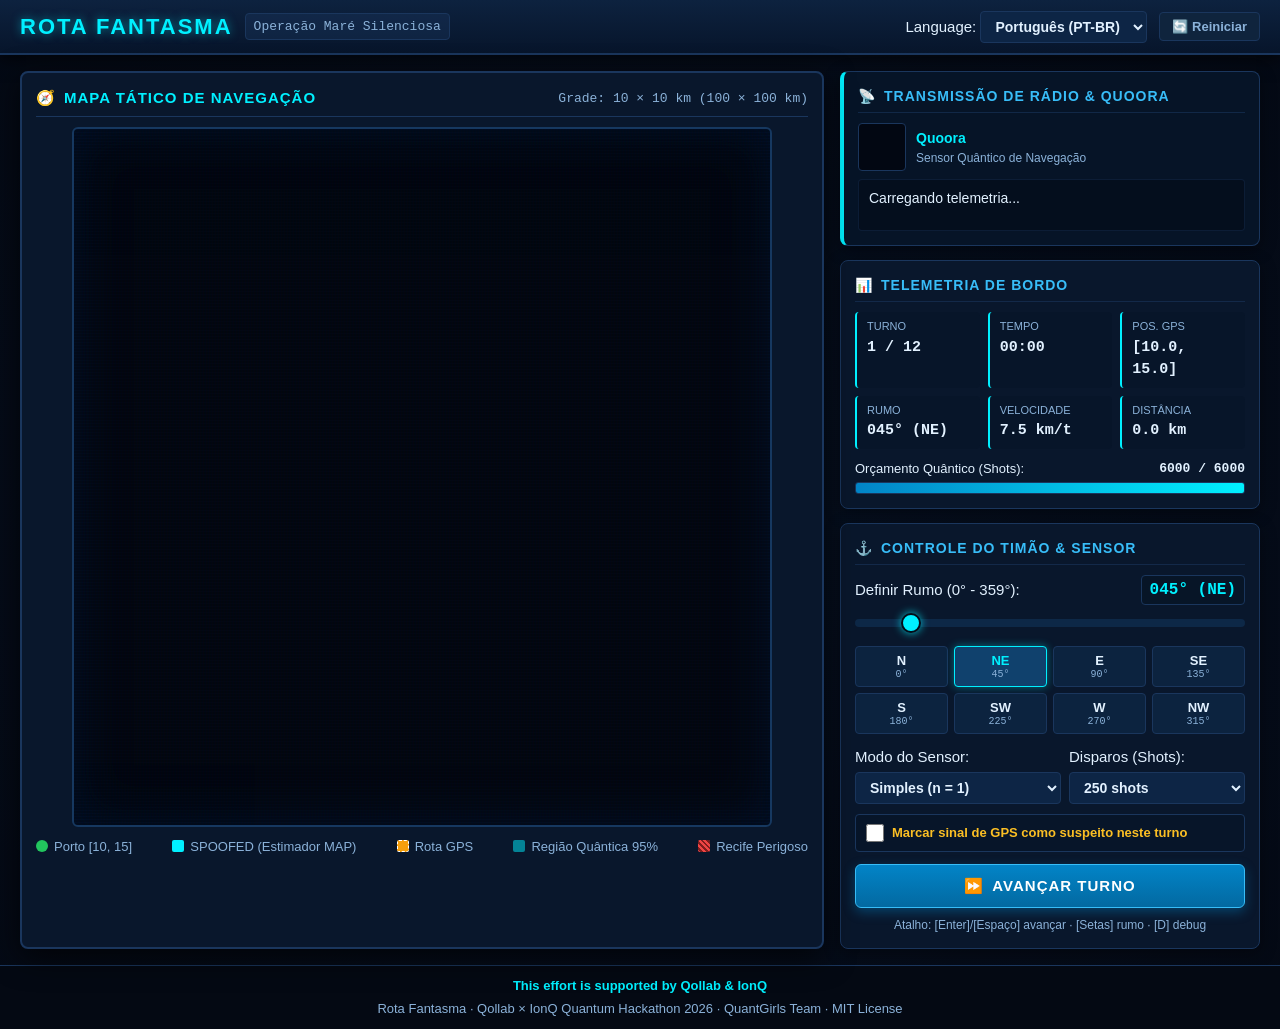
==== index.html @ 070dceaa "feat(game): add root index.html linking modular main.css and main.js" ====
<!DOCTYPE html>
<html lang="en">
<head>
  <meta charset="UTF-8">
  <meta name="viewport" content="width=device-width, initial-scale=1.0">
  <title>Rota Fantasma — Qollab × IonQ Quantum Hackathon</title>
  <!--
    MIT License

    Copyright (c) 2026 QuantGirls Team

    Permission is hereby granted, free of charge, to any person obtaining a copy
    of this software and associated documentation files (the "Software"), to deal
    in the Software without restriction, including without limitation the rights
    to use, copy, modify, merge, publish, distribute, sublicense, and/or sell
    copies of the Software, and to permit persons to whom the Software is
    furnished to do so, subject to the following conditions:

    The above copyright notice and this permission notice shall be included in all
    copies or substantial portions of the Software.

    THE SOFTWARE IS PROVIDED "AS IS", WITHOUT WARRANTY OF ANY KIND, EXPRESS OR
    IMPLIED, INCLUDING BUT NOT LIMITED TO THE WARRANTIES OF MERCHANTABILITY,
    FITNESS FOR A PARTICULAR PURPOSE AND NONINFRINGEMENT. IN NO EVENT SHALL THE
    AUTHORS OR COPYRIGHT HOLDERS BE LIABLE FOR ANY CLAIM, DAMAGES OR OTHER
    LIABILITY, WHETHER IN AN ACTION OF CONTRACT, TORT OR OTHERWISE, ARISING FROM,
    OUT OF OR IN CONNECTION WITH THE SOFTWARE OR THE USE OR OTHER DEALINGS IN THE
    SOFTWARE.

    Attribution Notice:
    This effort is supported by Qollab & IonQ
  -->
  <link rel="stylesheet" href="main.css">
</head>
<body>

  <!-- Screen reader announcer -->
  <div id="live-announcer" class="sr-only" aria-live="polite"></div>

  <!-- Header -->
  <header>
    <div class="title-group">
      <h1 id="app-title">Rota Fantasma</h1>
      <span class="mission-badge" id="mission-badge">Operação Maré Silenciosa</span>
      <span class="debug-badge" id="debug-badge">DEBUG MODE [D]</span>
    </div>
    <div class="header-actions">
      <div class="lang-selector-group">
        <label for="lang-select" id="lbl-language">Language:</label>
        <select id="lang-select" aria-label="Select Game Language">
          <option value="en">English (EN)</option>
          <option value="pt-BR" selected>Português (PT-BR)</option>
          <option value="es">Español (ES)</option>
        </select>
      </div>
      <button id="btn-restart" class="btn-secondary" aria-label="Restart Mission">
        🔄 <span id="txt-restart">Reiniciar</span>
      </button>
    </div>
  </header>

  <!-- Main Grid -->
  <main>
    <!-- Map Section -->
    <section class="map-container" aria-label="Tactical Navigation Map">
      <div class="map-header">
        <div class="map-title">
          <span>🧭</span>
          <span id="txt-map-title">MAPA TÁTICO DE NAVEGAÇÃO</span>
        </div>
        <div class="map-scale-info" style="font-family:var(--font-mono); font-size:13px; color:var(--text-muted);">
          <span id="txt-grid-scale">Grade: 10 × 10 km (100 × 100 km)</span>
        </div>
      </div>

      <div class="canvas-wrapper">
        <canvas id="map-canvas" width="700" height="700" role="img" aria-label="Nautical map showing ship, GPS trail, and quantum probability distribution"></canvas>
        <div class="crt-overlay"></div>
      </div>

      <div class="map-footer-bar">
        <div class="legend-item">
          <span class="legend-marker marker-port"></span>
          <span id="legend-port">Porto [10, 15]</span>
        </div>
        <div class="legend-item">
          <span class="legend-marker marker-ship"></span>
          <span id="legend-ship">SPOOFED (Estimador MAP)</span>
        </div>
        <div class="legend-item">
          <span class="legend-marker marker-gps"></span>
          <span id="legend-gps">Rota GPS</span>
        </div>
        <div class="legend-item">
          <span class="legend-marker marker-heat"></span>
          <span id="legend-heat">Região Quântica 95%</span>
        </div>
        <div class="legend-item">
          <span class="legend-marker marker-reef"></span>
          <span id="legend-reef">Recife Perigoso</span>
        </div>
      </div>

      <!-- Live Tactical Alerts -->
      <div id="alert-reef" class="alert-banner alert-reef">⚠️ ALERTA: Proximidade perigosa do recife (&lt; 3 km)!</div>
      <div id="alert-gps" class="alert-banner alert-gps">⚠️ ALERTA: Leitura GPS fora da região de 95% de confiança quântica!</div>
    </section>

    <!-- Controls & Communications Section -->
    <aside class="controls-panel">
      <!-- Communications / Radio Box -->
      <section class="card radio-card" aria-labelledby="heading-comms">
        <h2 id="heading-comms" class="card-title">📡 <span id="txt-radio-title">Transmissão de Rádio &amp; Quoora</span></h2>
        <div class="speaker-header">
          <canvas id="avatar-canvas" class="avatar-canvas" width="48" height="48"></canvas>
          <div class="speaker-info">
            <div class="speaker-name" id="speaker-name">Quoora</div>
            <div class="speaker-role" id="speaker-role">Sensor Quântico de Navegação</div>
          </div>
        </div>
        <div class="dialogue-text" id="dialogue-box">Carregando telemetria...</div>
        <div class="dialogue-nav" id="dialogue-nav" style="display:none;">
          <button type="button" id="btn-next-tutorial" class="btn-ack">Entendido ⏩</button>
        </div>
      </section>

      <!-- Telemetry Card -->
      <section class="card" aria-labelledby="heading-telemetry">
        <h2 id="heading-telemetry" class="card-title">📊 <span id="txt-telemetry-title">Telemetria de Bordo</span></h2>
        <div class="telemetry-grid">
          <div class="stat-box">
            <div class="stat-label" id="lbl-turn">Turno</div>
            <div class="stat-value" id="val-turn">1 / 12</div>
          </div>
          <div class="stat-box">
            <div class="stat-label" id="lbl-time">Tempo</div>
            <div class="stat-value" id="val-time">00:00</div>
          </div>
          <div class="stat-box">
            <div class="stat-label" id="lbl-pos">Pos. GPS</div>
            <div class="stat-value" id="val-pos">[10.0, 15.0]</div>
          </div>
          <div class="stat-box">
            <div class="stat-label" id="lbl-heading">Rumo</div>
            <div class="stat-value" id="val-heading">045° (NE)</div>
          </div>
          <div class="stat-box">
            <div class="stat-label" id="lbl-speed">Velocidade</div>
            <div class="stat-value" id="val-speed">7.5 km/t</div>
          </div>
          <div class="stat-box">
            <div class="stat-label" id="lbl-dist">Distância</div>
            <div class="stat-value" id="val-dist">0.0 km</div>
          </div>
        </div>

        <!-- Energy / Shot Budget -->
        <div class="budget-section">
          <div class="budget-header">
            <span id="lbl-budget">Orçamento Quântico (Shots):</span>
            <strong id="val-budget" style="font-family:var(--font-mono);">6000 / 6000</strong>
          </div>
          <div class="budget-bar-bg">
            <div id="budget-bar-fill" class="budget-bar-fill"></div>
          </div>
        </div>
      </section>

      <!-- Navigation & Quantum Controls -->
      <section class="card" aria-labelledby="heading-helm">
        <h2 id="heading-helm" class="card-title">⚓ <span id="txt-helm-title">Controle do Timão &amp; Sensor</span></h2>

        <!-- Course Setting -->
        <div class="heading-control">
          <div class="slider-header">
            <label for="heading-slider" id="lbl-slider-heading">Definir Rumo (0° - 359°):</label>
            <span class="heading-display" id="slider-val-display">045° (NE)</span>
          </div>
          <input type="range" id="heading-slider" min="0" max="359" value="45" aria-valuemin="0" aria-valuemax="359" aria-valuenow="45">
        </div>

        <div class="compass-grid" role="group" aria-label="Cardinal Directions">
          <button type="button" class="btn-dir" data-deg="0">N<span class="deg">0°</span></button>
          <button type="button" class="btn-dir active" data-deg="45">NE<span class="deg">45°</span></button>
          <button type="button" class="btn-dir" data-deg="90">E<span class="deg">90°</span></button>
          <button type="button" class="btn-dir" data-deg="135">SE<span class="deg">135°</span></button>
          <button type="button" class="btn-dir" data-deg="180">S<span class="deg">180°</span></button>
          <button type="button" class="btn-dir" data-deg="225">SW<span class="deg">225°</span></button>
          <button type="button" class="btn-dir" data-deg="270">W<span class="deg">270°</span></button>
          <button type="button" class="btn-dir" data-deg="315">NW<span class="deg">315°</span></button>
        </div>

        <!-- Sensor Parameters -->
        <div class="sensor-options-grid">
          <div class="field-group">
            <label for="sensor-mode-select" id="lbl-sensor-mode">Modo do Sensor:</label>
            <select id="sensor-mode-select">
              <option value="none" id="opt-mode-none">Nenhum (0 shots)</option>
              <option value="simple" id="opt-mode-simple" selected>Simples (n = 1)</option>
              <option value="ghz" id="opt-mode-ghz">Emaranhado (GHZ n = 3)</option>
            </select>
          </div>
          <div class="field-group">
            <label for="sensor-shots-select" id="lbl-sensor-shots">Disparos (Shots):</label>
            <select id="sensor-shots-select">
              <option value="100">100 shots</option>
              <option value="250" selected>250 shots</option>
              <option value="500">500 shots</option>
              <option value="1000">1000 shots</option>
            </select>
          </div>
        </div>

        <!-- Suspicion Mark -->
        <label class="suspicion-container">
          <input type="checkbox" id="chk-suspicious">
          <span class="suspicion-label" id="lbl-suspicious">Marcar sinal de GPS como suspeito neste turno</span>
        </label>

        <!-- Advance Button -->
        <button type="button" id="btn-advance" class="btn-primary">
          <span>⏩</span>
          <span id="txt-advance">Avançar Turno</span>
        </button>

        <p style="font-size:12px; color:var(--text-muted); margin-top:8px; text-align:center;" id="txt-shortcut-hint">
          Atalho: [Enter]/[Espaço] avançar · [Setas] rumo · [D] debug
        </p>
      </section>
    </aside>
  </main>

  <!-- Replay Modal Dialog -->
  <div id="replay-modal" class="replay-modal" role="dialog" aria-modal="true" aria-labelledby="replay-title-text">
    <div class="replay-box">
      <div class="replay-title">
        <span id="replay-title-text">Relatório da Missão &amp; Replay</span>
        <button type="button" id="btn-close-replay" class="btn-secondary" style="padding:4px 8px;">✕</button>
      </div>

      <div id="outcome-banner" class="outcome-banner"></div>

      <div class="scoreboard-grid">
        <div class="stat-box">
          <div class="stat-label" id="lbl-rep-score">Ataques Detectados</div>
          <div class="stat-value" id="val-rep-score">0 / 3</div>
        </div>
        <div class="stat-box">
          <div class="stat-label" id="lbl-rep-false">Alarmes Falsos</div>
          <div class="stat-value" id="val-rep-false">0</div>
        </div>
        <div class="stat-box">
          <div class="stat-label" id="lbl-rep-dist">Distância Final</div>
          <div class="stat-value" id="val-rep-dist">0.0 km</div>
        </div>
        <div class="stat-box">
          <div class="stat-label" id="lbl-rep-shots">Shots Economizados</div>
          <div class="stat-value" id="val-rep-shots">0</div>
        </div>
      </div>

      <!-- Scrubber Timeline -->
      <div style="margin: 14px 0;">
        <label for="scrubber-range" id="lbl-scrubber" style="font-weight:600; font-size:13px; color:var(--text-accent);">Linha do Tempo de Navegação:</label>
        <input type="range" id="scrubber-range" min="1" max="12" value="12" style="margin-top:6px;">
        <div id="turn-event-info" style="font-size:13px; color:var(--text-muted); margin-top:6px; font-family:var(--font-mono);"></div>
      </div>

      <!-- Replay measurement details -->
      <div id="replay-measurement-box" style="background:#071529; border:1px solid #1a365d; padding:10px; border-radius:4px; font-size:13px; margin-bottom:12px; display:none;">
        <h4 style="color:var(--text-highlight); margin-bottom:4px;" id="lbl-meas-title">Dados Quânticos do Turno:</h4>
        <div id="meas-details" style="font-family:var(--font-mono); line-height:1.5;"></div>
      </div>

      <div class="replay-controls">
        <button type="button" id="btn-replay-same" class="btn-secondary">🔁 <span id="txt-btn-same">Repetir Mesma Semente</span></button>
        <button type="button" id="btn-replay-new" class="btn-secondary">🎲 <span id="txt-btn-new">Nova Semente</span></button>
        <button type="button" id="btn-export-json" class="btn-primary" style="width:auto; margin-left:auto;">📥 <span id="txt-btn-export">Exportar Decisões (JSON)</span></button>
      </div>
    </div>
  </div>

  <!-- Footer -->
  <footer>
    <div class="attribution-text">This effort is supported by Qollab &amp; IonQ</div>
    <div>Rota Fantasma · Qollab × IonQ Quantum Hackathon 2026 · QuantGirls Team · MIT License</div>
  </footer>

  <script src="main.js"></script>
</body>
</html>
---- main.css ----
/* ==========================================================================
   CSS STYLING - 16-BIT RETRO TACTICAL CRT TERMINAL
   WCAG AA / AAA Accessible: Minimum font 14px, contrast ratio > 4.5:1
   ========================================================================== */
:root {
  --bg-dark: #040914;
  --crt-glass: #061122;
  --panel-bg: #09172c;
  --panel-border: #1a365d;
  --panel-glow: #00d2ff;
  --text-main: #e2f1ff;
  --text-muted: #8bb2d9;
  --text-accent: #00f0ff;
  --text-highlight: #38bdf8;
  --text-warn: #fbbf24;
  --text-danger: #f87171;
  --text-success: #4ade80;
  --accent-cyan: #00f0ff;
  --accent-amber: #f59e0b;
  --accent-green: #22c55e;
  --accent-red: #ef4444;
  --font-stack: -apple-system, BlinkMacSystemFont, "Segoe UI", Roboto, "Helvetica Neue", Arial, sans-serif;
  --font-mono: ui-monospace, SFMono-Regular, Menlo, Monaco, Consolas, "Liberation Mono", "Courier New", monospace;
}

* {
  box-sizing: border-box;
  margin: 0;
  padding: 0;
}

body {
  background-color: var(--bg-dark);
  color: var(--text-main);
  font-family: var(--font-stack);
  font-size: 15px;
  line-height: 1.5;
  min-height: 100vh;
  display: flex;
  flex-direction: column;
  overflow-x: hidden;
  background-image: 
    radial-gradient(ellipse at center, rgba(10, 28, 56, 0.4) 0%, rgba(4, 9, 20, 0.95) 100%),
    repeating-linear-gradient(0deg, rgba(0, 0, 0, 0.15), rgba(0, 0, 0, 0.15) 1px, transparent 1px, transparent 2px);
}

.sr-only {
  position: absolute;
  width: 1px;
  height: 1px;
  padding: 0;
  margin: -1px;
  overflow: hidden;
  clip: rect(0, 0, 0, 0);
  white-space: nowrap;
  border: 0;
}

header {
  background: linear-gradient(180deg, #0d223f 0%, #07152b 100%);
  border-bottom: 2px solid var(--panel-border);
  padding: 10px 20px;
  display: flex;
  justify-content: space-between;
  align-items: center;
  flex-wrap: wrap;
  gap: 12px;
  box-shadow: 0 4px 16px rgba(0, 0, 0, 0.6);
}

.title-group {
  display: flex;
  align-items: center;
  gap: 12px;
}

h1 {
  font-size: 22px;
  font-weight: 800;
  letter-spacing: 2px;
  text-transform: uppercase;
  color: var(--text-accent);
  text-shadow: 0 0 10px rgba(0, 240, 255, 0.5);
}

.mission-badge {
  font-size: 13px;
  color: var(--text-muted);
  font-family: var(--font-mono);
  background: rgba(26, 54, 93, 0.4);
  padding: 3px 8px;
  border-radius: 4px;
  border: 1px solid var(--panel-border);
}

.debug-badge {
  display: none;
  font-size: 12px;
  font-weight: 700;
  color: #000;
  background: var(--text-warn);
  padding: 2px 6px;
  border-radius: 3px;
  text-transform: uppercase;
}

.header-actions {
  display: flex;
  align-items: center;
  gap: 12px;
}

select, button, input[type="range"], input[type="checkbox"] {
  font-family: inherit;
  font-size: 14px;
}

select {
  background: #0d2545;
  color: var(--text-main);
  border: 1px solid var(--panel-border);
  padding: 6px 10px;
  border-radius: 4px;
  cursor: pointer;
  font-weight: 600;
}

select:focus-visible, button:focus-visible, input:focus-visible {
  outline: 2px solid var(--text-accent);
  outline-offset: 2px;
}

main {
  flex: 1;
  display: grid;
  grid-template-columns: 1fr 420px;
  gap: 16px;
  padding: 16px 20px;
  max-width: 1540px;
  width: 100%;
  margin: 0 auto;
}

@media (max-width: 1080px) {
  main {
    grid-template-columns: 1fr;
  }
}

.map-container {
  background: var(--panel-bg);
  border: 2px solid var(--panel-border);
  border-radius: 8px;
  padding: 14px;
  display: flex;
  flex-direction: column;
  align-items: center;
  box-shadow: 0 8px 30px rgba(0, 0, 0, 0.7);
  position: relative;
}

.map-header {
  width: 100%;
  display: flex;
  justify-content: space-between;
  align-items: center;
  margin-bottom: 10px;
  padding-bottom: 6px;
  border-bottom: 1px solid var(--panel-border);
}

.map-title {
  font-size: 15px;
  font-weight: 700;
  color: var(--text-accent);
  letter-spacing: 1px;
  display: flex;
  align-items: center;
  gap: 8px;
}

.canvas-wrapper {
  position: relative;
  width: 100%;
  max-width: 700px;
  aspect-ratio: 1 / 1;
  display: flex;
  justify-content: center;
  align-items: center;
  background: #020712;
  border: 2px solid #163860;
  border-radius: 6px;
  overflow: hidden;
  box-shadow: inset 0 0 50px rgba(0, 20, 50, 0.9);
}

canvas {
  width: 100%;
  height: 100%;
  display: block;
  image-rendering: pixelated;
  image-rendering: crisp-edges;
}

.crt-overlay {
  position: absolute;
  top: 0; left: 0; width: 100%; height: 100%;
  background: linear-gradient(rgba(18, 16, 16, 0) 50%, rgba(0, 0, 0, 0.25) 50%), linear-gradient(90deg, rgba(255, 0, 0, 0.03), rgba(0, 255, 0, 0.01), rgba(0, 0, 255, 0.03));
  background-size: 100% 3px, 3px 100%;
  pointer-events: none;
  opacity: 0.7;
}

.map-footer-bar {
  width: 100%;
  margin-top: 10px;
  display: flex;
  justify-content: space-between;
  align-items: center;
  flex-wrap: wrap;
  gap: 8px;
  font-size: 13px;
  color: var(--text-muted);
}

.legend-item {
  display: inline-flex;
  align-items: center;
  gap: 6px;
}

.legend-marker {
  width: 12px;
  height: 12px;
  border-radius: 2px;
  display: inline-block;
}

.marker-ship { background: var(--text-accent); }
.marker-gps { background: var(--accent-amber); border: 1px dashed #fff; }
.marker-port { background: var(--accent-green); border-radius: 50%; }
.marker-reef { background: repeating-linear-gradient(45deg, #ef4444, #ef4444 2px, #7f1d1d 2px, #7f1d1d 4px); }
.marker-heat { background: rgba(0, 240, 255, 0.5); }

.controls-panel {
  display: flex;
  flex-direction: column;
  gap: 14px;
}

.card {
  background: var(--panel-bg);
  border: 1px solid var(--panel-border);
  border-radius: 8px;
  padding: 14px;
  box-shadow: 0 4px 16px rgba(0, 0, 0, 0.4);
}

.card-title {
  font-size: 14px;
  font-weight: 700;
  color: var(--text-highlight);
  text-transform: uppercase;
  letter-spacing: 1px;
  margin-bottom: 10px;
  display: flex;
  align-items: center;
  gap: 8px;
  border-bottom: 1px solid rgba(26, 54, 93, 0.6);
  padding-bottom: 5px;
}

.radio-card {
  background: #061427;
  border-left: 4px solid var(--text-accent);
}

.speaker-header {
  display: flex;
  align-items: center;
  gap: 10px;
  margin-bottom: 8px;
}

.avatar-canvas {
  width: 48px;
  height: 48px;
  border: 1px solid var(--panel-border);
  border-radius: 4px;
  background: #020712;
  image-rendering: pixelated;
}

.speaker-info {
  flex: 1;
}

.speaker-name {
  font-weight: 700;
  font-size: 14px;
  color: var(--text-accent);
}

.speaker-role {
  font-size: 12px;
  color: var(--text-muted);
}

.dialogue-text {
  font-size: 14px;
  color: var(--text-main);
  line-height: 1.45;
  background: rgba(4, 11, 24, 0.6);
  padding: 8px 10px;
  border-radius: 4px;
  border: 1px solid rgba(26, 54, 93, 0.4);
  min-height: 52px;
}

.dialogue-nav {
  display: flex;
  justify-content: flex-end;
  margin-top: 6px;
}

.btn-ack {
  background: #0c2a4d;
  color: var(--text-accent);
  border: 1px solid var(--panel-border);
  padding: 4px 10px;
  font-size: 12px;
  border-radius: 4px;
  cursor: pointer;
  font-weight: 600;
}

.btn-ack:hover {
  background: #133c6d;
  border-color: var(--text-accent);
}

.telemetry-grid {
  display: grid;
  grid-template-columns: repeat(3, 1fr);
  gap: 8px;
}

.stat-box {
  background: #071529;
  padding: 6px 10px;
  border-radius: 4px;
  border-left: 2px solid var(--text-accent);
}

.stat-label {
  font-size: 11px;
  color: var(--text-muted);
  text-transform: uppercase;
}

.stat-value {
  font-size: 15px;
  font-weight: 700;
  color: var(--text-main);
  font-family: var(--font-mono);
  margin-top: 2px;
}

.budget-section {
  margin-top: 10px;
}

.budget-header {
  display: flex;
  justify-content: space-between;
  font-size: 13px;
  margin-bottom: 4px;
}

.budget-bar-bg {
  width: 100%;
  height: 12px;
  background: #071529;
  border: 1px solid var(--panel-border);
  border-radius: 3px;
  overflow: hidden;
}

.budget-bar-fill {
  height: 100%;
  background: linear-gradient(90deg, #0284c7, #00f0ff);
  width: 100%;
  transition: width 0.3s ease, background 0.3s ease;
}

.budget-bar-fill.warn {
  background: linear-gradient(90deg, #d97706, #f59e0b);
}

.sensor-options-grid {
  display: grid;
  grid-template-columns: 1fr 1fr;
  gap: 8px;
  margin-bottom: 10px;
}

.field-group {
  display: flex;
  flex-direction: column;
  gap: 4px;
}

.heading-control {
  margin-bottom: 12px;
}

.slider-header {
  display: flex;
  justify-content: space-between;
  align-items: center;
  margin-bottom: 6px;
}

.heading-display {
  font-family: var(--font-mono);
  font-size: 16px;
  font-weight: 700;
  color: var(--text-accent);
  background: #071527;
  padding: 2px 8px;
  border-radius: 4px;
  border: 1px solid var(--panel-border);
}

input[type="range"] {
  width: 100%;
  height: 8px;
  border-radius: 4px;
  background: #0d2847;
  outline: none;
  -webkit-appearance: none;
  cursor: pointer;
}

input[type="range"]::-webkit-slider-thumb {
  -webkit-appearance: none;
  width: 20px;
  height: 20px;
  border-radius: 50%;
  background: var(--text-accent);
  cursor: pointer;
  border: 2px solid #050c18;
  box-shadow: 0 0 8px rgba(0, 240, 255, 0.8);
}

.compass-grid {
  display: grid;
  grid-template-columns: repeat(4, 1fr);
  gap: 6px;
  margin-bottom: 12px;
}

.btn-dir {
  background: #0c233f;
  color: var(--text-main);
  border: 1px solid var(--panel-border);
  border-radius: 4px;
  padding: 6px 2px;
  font-weight: 700;
  font-size: 13px;
  cursor: pointer;
  transition: all 0.15s ease;
  display: flex;
  flex-direction: column;
  align-items: center;
  gap: 1px;
}

.btn-dir span.deg {
  font-size: 10px;
  font-weight: normal;
  color: var(--text-muted);
  font-family: var(--font-mono);
}

.btn-dir:hover, .btn-dir.active {
  background: #10416d;
  border-color: var(--text-accent);
  color: var(--text-accent);
  box-shadow: 0 0 8px rgba(0, 240, 255, 0.4);
}

.suspicion-container {
  display: flex;
  align-items: center;
  gap: 8px;
  background: #071529;
  padding: 8px 10px;
  border-radius: 4px;
  border: 1px solid #1a365d;
  margin-bottom: 12px;
  cursor: pointer;
}

.suspicion-container input {
  width: 18px;
  height: 18px;
  accent-color: var(--accent-amber);
  cursor: pointer;
}

.suspicion-label {
  font-size: 13px;
  color: var(--text-warn);
  font-weight: 600;
}

.btn-primary {
  width: 100%;
  background: linear-gradient(180deg, #0284c7 0%, #0369a1 100%);
  color: #ffffff;
  border: 1px solid #38bdf8;
  border-radius: 6px;
  padding: 12px;
  font-size: 15px;
  font-weight: 800;
  letter-spacing: 1px;
  text-transform: uppercase;
  cursor: pointer;
  box-shadow: 0 4px 12px rgba(2, 132, 199, 0.4);
  transition: all 0.15s ease;
  display: flex;
  justify-content: center;
  align-items: center;
  gap: 8px;
}

.btn-primary:hover {
  background: linear-gradient(180deg, #0369a1 0%, #075985 100%);
  border-color: var(--text-accent);
  box-shadow: 0 0 14px rgba(0, 240, 255, 0.6);
  transform: translateY(-1px);
}

.btn-secondary {
  background: #0f243d;
  color: var(--text-muted);
  border: 1px solid var(--panel-border);
  border-radius: 4px;
  padding: 6px 12px;
  font-size: 13px;
  font-weight: 600;
  cursor: pointer;
  transition: all 0.15s ease;
}

.btn-secondary:hover {
  background: #16365b;
  color: var(--text-main);
  border-color: var(--text-highlight);
}

.alert-banner {
  display: none;
  padding: 8px 12px;
  border-radius: 4px;
  font-size: 13px;
  font-weight: 600;
  margin-top: 8px;
  animation: flash 1.5s infinite alternate;
}

.alert-reef {
  background: rgba(239, 68, 68, 0.2);
  border: 1px solid #ef4444;
  color: #fca5a5;
}

.alert-gps {
  background: rgba(245, 158, 11, 0.2);
  border: 1px solid #f59e0b;
  color: #fcd34d;
}

@keyframes flash {
  from { opacity: 0.8; }
  to { opacity: 1.0; }
}

.replay-modal {
  display: none;
  position: fixed;
  top: 0; left: 0; width: 100%; height: 100%;
  background: rgba(2, 6, 15, 0.92);
  z-index: 100;
  justify-content: center;
  align-items: center;
  padding: 20px;
}

.replay-box {
  background: #09172c;
  border: 2px solid var(--text-accent);
  border-radius: 8px;
  width: 100%;
  max-width: 800px;
  max-height: 90vh;
  overflow-y: auto;
  padding: 20px;
  box-shadow: 0 0 30px rgba(0, 240, 255, 0.4);
}

.replay-title {
  font-size: 20px;
  color: var(--text-accent);
  font-weight: 800;
  text-transform: uppercase;
  margin-bottom: 12px;
  display: flex;
  justify-content: space-between;
  align-items: center;
}

.outcome-banner {
  padding: 12px;
  border-radius: 6px;
  margin-bottom: 14px;
  font-size: 15px;
  font-weight: 700;
  line-height: 1.4;
}

.outcome-perfect { background: rgba(34, 197, 94, 0.2); border: 2px solid #22c55e; color: #86efac; }
.outcome-rescue { background: rgba(56, 189, 248, 0.2); border: 2px solid #38bdf8; color: #bae6fd; }
.outcome-deceived { background: rgba(245, 158, 11, 0.2); border: 2px solid #f59e0b; color: #fde68a; }
.outcome-aground { background: rgba(239, 68, 68, 0.2); border: 2px solid #ef4444; color: #fca5a5; }

.scoreboard-grid {
  display: grid;
  grid-template-columns: repeat(4, 1fr);
  gap: 10px;
  margin-bottom: 16px;
}

.replay-controls {
  display: flex;
  gap: 10px;
  margin-top: 14px;
  flex-wrap: wrap;
}

footer {
  background: #040913;
  border-top: 1px solid var(--panel-border);
  padding: 10px 20px;
  text-align: center;
  font-size: 13px;
  color: var(--text-muted);
  display: flex;
  flex-direction: column;
  gap: 4px;
  align-items: center;
}

.attribution-text {
  color: var(--text-accent);
  font-weight: 600;
}
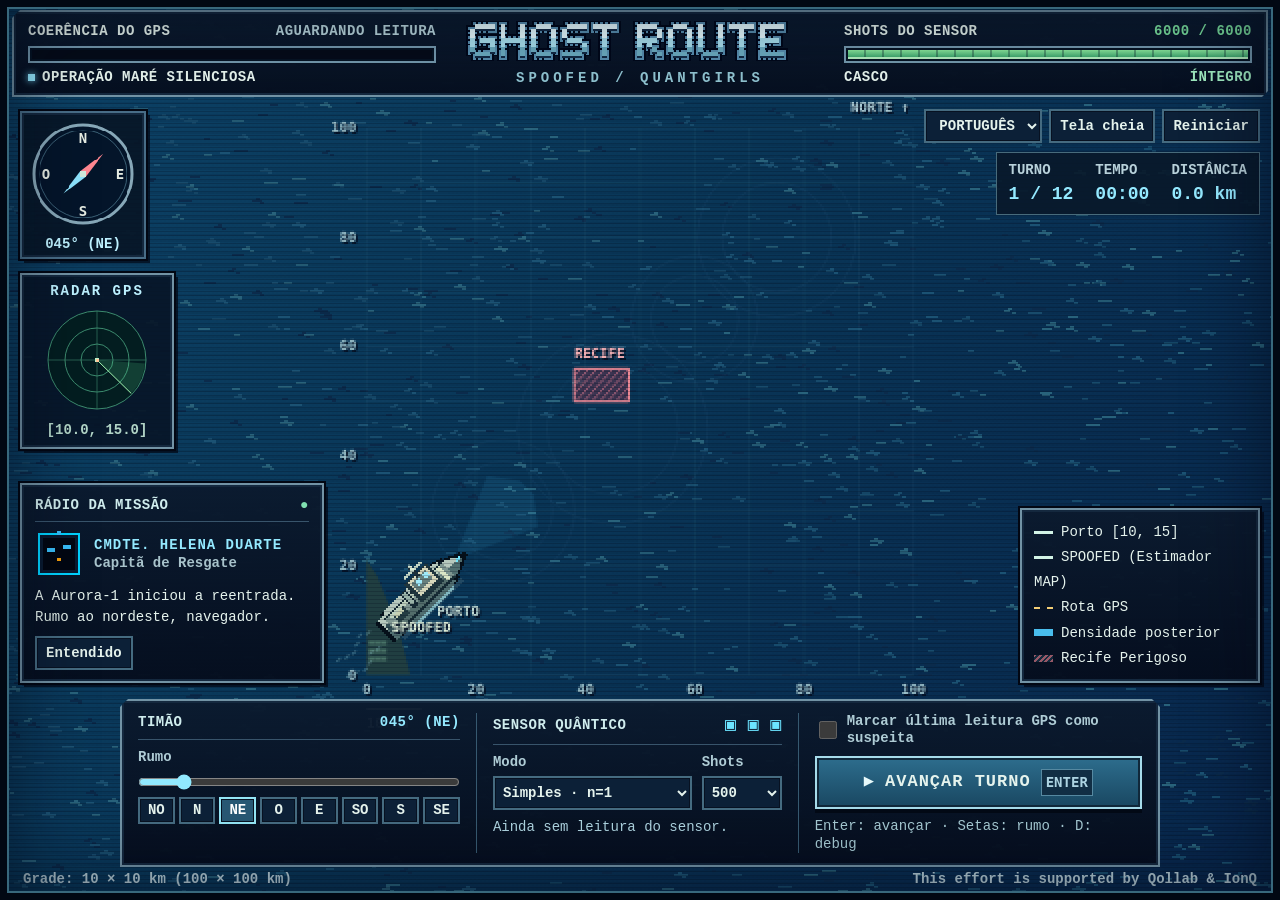
==== commit c2f2a0ac: "feat: add fullscreen 16-bit Ghost Route web game Add animated pixel-art navigation, trilingual fulls" ====
--- a/index.html
+++ b/index.html
@@ -1,291 +1,56 @@
-<!DOCTYPE html>
-<html lang="en">
-<head>
-  <meta charset="UTF-8">
-  <meta name="viewport" content="width=device-width, initial-scale=1.0">
-  <title>Rota Fantasma — Qollab × IonQ Quantum Hackathon</title>
-  <!--
-    MIT License
+<!doctype html>
+<!--
+MIT License
 
-    Copyright (c) 2026 QuantGirls Team
+Copyright (c) 2026 QuantGirls Team
 
-    Permission is hereby granted, free of charge, to any person obtaining a copy
-    of this software and associated documentation files (the "Software"), to deal
-    in the Software without restriction, including without limitation the rights
-    to use, copy, modify, merge, publish, distribute, sublicense, and/or sell
-    copies of the Software, and to permit persons to whom the Software is
-    furnished to do so, subject to the following conditions:
+Permission is hereby granted, free of charge, to any person obtaining a copy
+of this software and associated documentation files (the "Software"), to deal
+in the Software without restriction, including without limitation the rights
+to use, copy, modify, merge, publish, distribute, sublicense, and/or sell
+copies of the Software, and to permit persons to whom the Software is
+furnished to do so, subject to the following conditions:
 
-    The above copyright notice and this permission notice shall be included in all
-    copies or substantial portions of the Software.
+The above copyright notice and this permission notice shall be included in all
+copies or substantial portions of the Software.
 
-    THE SOFTWARE IS PROVIDED "AS IS", WITHOUT WARRANTY OF ANY KIND, EXPRESS OR
-    IMPLIED, INCLUDING BUT NOT LIMITED TO THE WARRANTIES OF MERCHANTABILITY,
-    FITNESS FOR A PARTICULAR PURPOSE AND NONINFRINGEMENT. IN NO EVENT SHALL THE
-    AUTHORS OR COPYRIGHT HOLDERS BE LIABLE FOR ANY CLAIM, DAMAGES OR OTHER
-    LIABILITY, WHETHER IN AN ACTION OF CONTRACT, TORT OR OTHERWISE, ARISING FROM,
-    OUT OF OR IN CONNECTION WITH THE SOFTWARE OR THE USE OR OTHER DEALINGS IN THE
-    SOFTWARE.
+THE SOFTWARE IS PROVIDED "AS IS", WITHOUT WARRANTY OF ANY KIND, EXPRESS OR
+IMPLIED, INCLUDING BUT NOT LIMITED TO THE WARRANTIES OF MERCHANTABILITY,
+FITNESS FOR A PARTICULAR PURPOSE AND NONINFRINGEMENT. IN NO EVENT SHALL THE
+AUTHORS OR COPYRIGHT HOLDERS BE LIABLE FOR ANY CLAIM, DAMAGES OR OTHER
+LIABILITY, WHETHER IN AN ACTION OF CONTRACT, TORT OR OTHERWISE, ARISING FROM,
+OUT OF OR IN CONNECTION WITH THE SOFTWARE OR THE USE OR OTHER DEALINGS IN THE
+SOFTWARE.
 
-    Attribution Notice:
-    This effort is supported by Qollab & IonQ
-  -->
-  <link rel="stylesheet" href="main.css">
-</head>
-<body>
+Attribution Notice:
+This effort is supported by Qollab & IonQ
 
-  <!-- Screen reader announcer -->
-  <div id="live-announcer" class="sr-only" aria-live="polite"></div>
 
-  <!-- Header -->
-  <header>
-    <div class="title-group">
-      <h1 id="app-title">Rota Fantasma</h1>
-      <span class="mission-badge" id="mission-badge">Operação Maré Silenciosa</span>
-      <span class="debug-badge" id="debug-badge">DEBUG MODE [D]</span>
-    </div>
-    <div class="header-actions">
-      <div class="lang-selector-group">
-        <label for="lang-select" id="lbl-language">Language:</label>
-        <select id="lang-select" aria-label="Select Game Language">
-          <option value="en">English (EN)</option>
-          <option value="pt-BR" selected>Português (PT-BR)</option>
-          <option value="es">Español (ES)</option>
-        </select>
-      </div>
-      <button id="btn-restart" class="btn-secondary" aria-label="Restart Mission">
-        🔄 <span id="txt-restart">Reiniciar</span>
-      </button>
-    </div>
-  </header>
-
-  <!-- Main Grid -->
-  <main>
-    <!-- Map Section -->
-    <section class="map-container" aria-label="Tactical Navigation Map">
-      <div class="map-header">
-        <div class="map-title">
-          <span>🧭</span>
-          <span id="txt-map-title">MAPA TÁTICO DE NAVEGAÇÃO</span>
-        </div>
-        <div class="map-scale-info" style="font-family:var(--font-mono); font-size:13px; color:var(--text-muted);">
-          <span id="txt-grid-scale">Grade: 10 × 10 km (100 × 100 km)</span>
-        </div>
-      </div>
-
-      <div class="canvas-wrapper">
-        <canvas id="map-canvas" width="700" height="700" role="img" aria-label="Nautical map showing ship, GPS trail, and quantum probability distribution"></canvas>
-        <div class="crt-overlay"></div>
-      </div>
-
-      <div class="map-footer-bar">
-        <div class="legend-item">
-          <span class="legend-marker marker-port"></span>
-          <span id="legend-port">Porto [10, 15]</span>
-        </div>
-        <div class="legend-item">
-          <span class="legend-marker marker-ship"></span>
-          <span id="legend-ship">SPOOFED (Estimador MAP)</span>
-        </div>
-        <div class="legend-item">
-          <span class="legend-marker marker-gps"></span>
-          <span id="legend-gps">Rota GPS</span>
-        </div>
-        <div class="legend-item">
-          <span class="legend-marker marker-heat"></span>
-          <span id="legend-heat">Região Quântica 95%</span>
-        </div>
-        <div class="legend-item">
-          <span class="legend-marker marker-reef"></span>
-          <span id="legend-reef">Recife Perigoso</span>
-        </div>
-      </div>
-
-      <!-- Live Tactical Alerts -->
-      <div id="alert-reef" class="alert-banner alert-reef">⚠️ ALERTA: Proximidade perigosa do recife (&lt; 3 km)!</div>
-      <div id="alert-gps" class="alert-banner alert-gps">⚠️ ALERTA: Leitura GPS fora da região de 95% de confiança quântica!</div>
-    </section>
-
-    <!-- Controls & Communications Section -->
-    <aside class="controls-panel">
-      <!-- Communications / Radio Box -->
-      <section class="card radio-card" aria-labelledby="heading-comms">
-        <h2 id="heading-comms" class="card-title">📡 <span id="txt-radio-title">Transmissão de Rádio &amp; Quoora</span></h2>
-        <div class="speaker-header">
-          <canvas id="avatar-canvas" class="avatar-canvas" width="48" height="48"></canvas>
-          <div class="speaker-info">
-            <div class="speaker-name" id="speaker-name">Quoora</div>
-            <div class="speaker-role" id="speaker-role">Sensor Quântico de Navegação</div>
-          </div>
-        </div>
-        <div class="dialogue-text" id="dialogue-box">Carregando telemetria...</div>
-        <div class="dialogue-nav" id="dialogue-nav" style="display:none;">
-          <button type="button" id="btn-next-tutorial" class="btn-ack">Entendido ⏩</button>
-        </div>
-      </section>
-
-      <!-- Telemetry Card -->
-      <section class="card" aria-labelledby="heading-telemetry">
-        <h2 id="heading-telemetry" class="card-title">📊 <span id="txt-telemetry-title">Telemetria de Bordo</span></h2>
-        <div class="telemetry-grid">
-          <div class="stat-box">
-            <div class="stat-label" id="lbl-turn">Turno</div>
-            <div class="stat-value" id="val-turn">1 / 12</div>
-          </div>
-          <div class="stat-box">
-            <div class="stat-label" id="lbl-time">Tempo</div>
-            <div class="stat-value" id="val-time">00:00</div>
-          </div>
-          <div class="stat-box">
-            <div class="stat-label" id="lbl-pos">Pos. GPS</div>
-            <div class="stat-value" id="val-pos">[10.0, 15.0]</div>
-          </div>
-          <div class="stat-box">
-            <div class="stat-label" id="lbl-heading">Rumo</div>
-            <div class="stat-value" id="val-heading">045° (NE)</div>
-          </div>
-          <div class="stat-box">
-            <div class="stat-label" id="lbl-speed">Velocidade</div>
-            <div class="stat-value" id="val-speed">7.5 km/t</div>
-          </div>
-          <div class="stat-box">
-            <div class="stat-label" id="lbl-dist">Distância</div>
-            <div class="stat-value" id="val-dist">0.0 km</div>
-          </div>
-        </div>
-
-        <!-- Energy / Shot Budget -->
-        <div class="budget-section">
-          <div class="budget-header">
-            <span id="lbl-budget">Orçamento Quântico (Shots):</span>
-            <strong id="val-budget" style="font-family:var(--font-mono);">6000 / 6000</strong>
-          </div>
-          <div class="budget-bar-bg">
-            <div id="budget-bar-fill" class="budget-bar-fill"></div>
-          </div>
-        </div>
-      </section>
-
-      <!-- Navigation & Quantum Controls -->
-      <section class="card" aria-labelledby="heading-helm">
-        <h2 id="heading-helm" class="card-title">⚓ <span id="txt-helm-title">Controle do Timão &amp; Sensor</span></h2>
-
-        <!-- Course Setting -->
-        <div class="heading-control">
-          <div class="slider-header">
-            <label for="heading-slider" id="lbl-slider-heading">Definir Rumo (0° - 359°):</label>
-            <span class="heading-display" id="slider-val-display">045° (NE)</span>
-          </div>
-          <input type="range" id="heading-slider" min="0" max="359" value="45" aria-valuemin="0" aria-valuemax="359" aria-valuenow="45">
-        </div>
-
-        <div class="compass-grid" role="group" aria-label="Cardinal Directions">
-          <button type="button" class="btn-dir" data-deg="0">N<span class="deg">0°</span></button>
-          <button type="button" class="btn-dir active" data-deg="45">NE<span class="deg">45°</span></button>
-          <button type="button" class="btn-dir" data-deg="90">E<span class="deg">90°</span></button>
-          <button type="button" class="btn-dir" data-deg="135">SE<span class="deg">135°</span></button>
-          <button type="button" class="btn-dir" data-deg="180">S<span class="deg">180°</span></button>
-          <button type="button" class="btn-dir" data-deg="225">SW<span class="deg">225°</span></button>
-          <button type="button" class="btn-dir" data-deg="270">W<span class="deg">270°</span></button>
-          <button type="button" class="btn-dir" data-deg="315">NW<span class="deg">315°</span></button>
-        </div>
-
-        <!-- Sensor Parameters -->
-        <div class="sensor-options-grid">
-          <div class="field-group">
-            <label for="sensor-mode-select" id="lbl-sensor-mode">Modo do Sensor:</label>
-            <select id="sensor-mode-select">
-              <option value="none" id="opt-mode-none">Nenhum (0 shots)</option>
-              <option value="simple" id="opt-mode-simple" selected>Simples (n = 1)</option>
-              <option value="ghz" id="opt-mode-ghz">Emaranhado (GHZ n = 3)</option>
-            </select>
-          </div>
-          <div class="field-group">
-            <label for="sensor-shots-select" id="lbl-sensor-shots">Disparos (Shots):</label>
-            <select id="sensor-shots-select">
-              <option value="100">100 shots</option>
-              <option value="250" selected>250 shots</option>
-              <option value="500">500 shots</option>
-              <option value="1000">1000 shots</option>
-            </select>
-          </div>
-        </div>
-
-        <!-- Suspicion Mark -->
-        <label class="suspicion-container">
-          <input type="checkbox" id="chk-suspicious">
-          <span class="suspicion-label" id="lbl-suspicious">Marcar sinal de GPS como suspeito neste turno</span>
-        </label>
-
-        <!-- Advance Button -->
-        <button type="button" id="btn-advance" class="btn-primary">
-          <span>⏩</span>
-          <span id="txt-advance">Avançar Turno</span>
-        </button>
-
-        <p style="font-size:12px; color:var(--text-muted); margin-top:8px; text-align:center;" id="txt-shortcut-hint">
-          Atalho: [Enter]/[Espaço] avançar · [Setas] rumo · [D] debug
-        </p>
-      </section>
-    </aside>
-  </main>
-
-  <!-- Replay Modal Dialog -->
-  <div id="replay-modal" class="replay-modal" role="dialog" aria-modal="true" aria-labelledby="replay-title-text">
-    <div class="replay-box">
-      <div class="replay-title">
-        <span id="replay-title-text">Relatório da Missão &amp; Replay</span>
-        <button type="button" id="btn-close-replay" class="btn-secondary" style="padding:4px 8px;">✕</button>
-      </div>
-
-      <div id="outcome-banner" class="outcome-banner"></div>
-
-      <div class="scoreboard-grid">
-        <div class="stat-box">
-          <div class="stat-label" id="lbl-rep-score">Ataques Detectados</div>
-          <div class="stat-value" id="val-rep-score">0 / 3</div>
-        </div>
-        <div class="stat-box">
-          <div class="stat-label" id="lbl-rep-false">Alarmes Falsos</div>
-          <div class="stat-value" id="val-rep-false">0</div>
-        </div>
-        <div class="stat-box">
-          <div class="stat-label" id="lbl-rep-dist">Distância Final</div>
-          <div class="stat-value" id="val-rep-dist">0.0 km</div>
-        </div>
-        <div class="stat-box">
-          <div class="stat-label" id="lbl-rep-shots">Shots Economizados</div>
-          <div class="stat-value" id="val-rep-shots">0</div>
-        </div>
-      </div>
-
-      <!-- Scrubber Timeline -->
-      <div style="margin: 14px 0;">
-        <label for="scrubber-range" id="lbl-scrubber" style="font-weight:600; font-size:13px; color:var(--text-accent);">Linha do Tempo de Navegação:</label>
-        <input type="range" id="scrubber-range" min="1" max="12" value="12" style="margin-top:6px;">
-        <div id="turn-event-info" style="font-size:13px; color:var(--text-muted); margin-top:6px; font-family:var(--font-mono);"></div>
-      </div>
-
-      <!-- Replay measurement details -->
-      <div id="replay-measurement-box" style="background:#071529; border:1px solid #1a365d; padding:10px; border-radius:4px; font-size:13px; margin-bottom:12px; display:none;">
-        <h4 style="color:var(--text-highlight); margin-bottom:4px;" id="lbl-meas-title">Dados Quânticos do Turno:</h4>
-        <div id="meas-details" style="font-family:var(--font-mono); line-height:1.5;"></div>
-      </div>
-
-      <div class="replay-controls">
-        <button type="button" id="btn-replay-same" class="btn-secondary">🔁 <span id="txt-btn-same">Repetir Mesma Semente</span></button>
-        <button type="button" id="btn-replay-new" class="btn-secondary">🎲 <span id="txt-btn-new">Nova Semente</span></button>
-        <button type="button" id="btn-export-json" class="btn-primary" style="width:auto; margin-left:auto;">📥 <span id="txt-btn-export">Exportar Decisões (JSON)</span></button>
-      </div>
-    </div>
-  </div>
-
-  <!-- Footer -->
-  <footer>
-    <div class="attribution-text">This effort is supported by Qollab &amp; IonQ</div>
-    <div>Rota Fantasma · Qollab × IonQ Quantum Hackathon 2026 · QuantGirls Team · MIT License</div>
-  </footer>
-
-  <script src="main.js"></script>
-</body>
-</html>
+-->
+<html lang="pt-BR"><head><meta charset="utf-8"><meta name="viewport" content="width=device-width,initial-scale=1,viewport-fit=cover"><meta name="theme-color" content="#06162a"><title>Ghost Route — QuantGirls</title><link rel="stylesheet" href="main.css"></head><body>
+<div id="game-shell">
+ <canvas id="map-canvas" role="img" aria-describedby="map-description"></canvas><div class="scanlines" aria-hidden="true"></div><div class="bezel" aria-hidden="true"></div>
+ <header class="hud-top pixel-panel">
+  <section class="signal"><div class="hud-label"><span data-i18n="signalLabel"></span><strong id="gps-status"></strong></div><div class="meter"><div id="gps-meter"></div></div><div class="mission-line"><span class="status-dot"></span><span id="mission-badge"></span></div></section>
+  <div class="brand"><h1 id="app-title" class="sr-only">Ghost Route</h1><canvas id="title-canvas" width="364" height="58" aria-hidden="true"></canvas><span class="brand-sub">SPOOFED / QUANTGIRLS</span></div>
+  <section class="energy"><div class="hud-label"><span id="lbl-budget"></span><strong id="val-budget"></strong></div><div class="meter"><div id="budget-bar-fill"></div></div><div class="mission-line hull"><span data-i18n="hullLabel"></span><strong id="hull-status"></strong></div></section>
+ </header>
+ <nav class="utility" aria-label="Game settings"><label for="lang-select" id="lbl-language" class="sr-only"></label><select id="lang-select"><option value="en">ENGLISH</option><option value="pt-BR" selected>PORTUGUÊS</option><option value="es">ESPAÑOL</option></select><button id="btn-fullscreen" type="button" data-i18n="fullscreen"></button><button id="btn-restart" type="button"><span id="txt-restart"></span></button></nav>
+ <div id="debug-badge" class="debug-badge"></div>
+ <section class="compass-widget pixel-panel"><canvas id="compass-canvas" width="120" height="120" aria-hidden="true"></canvas><span id="val-heading"></span></section>
+ <section class="radar-widget pixel-panel"><span data-i18n="radarLabel"></span><canvas id="radar-canvas" width="132" height="112" aria-hidden="true"></canvas><small id="val-pos"></small></section>
+ <div class="telemetry-strip"><span><i id="lbl-turn"></i><strong id="val-turn"></strong></span><span><i id="lbl-time"></i><strong id="val-time"></strong></span><span><i id="lbl-dist"></i><strong id="val-dist"></strong></span></div>
+ <section class="radio-widget pixel-panel" aria-labelledby="heading-comms"><div class="panel-kicker"><h2 id="heading-comms"><span id="txt-radio-title"></span></h2><span class="radio-led">●</span><button id="btn-radio-toggle" class="radio-toggle" type="button" aria-expanded="false">▼</button></div><div class="radio-body"><canvas id="avatar-canvas" width="48" height="48" aria-hidden="true"></canvas><div><strong id="speaker-name"></strong><span id="speaker-role"></span></div></div><p id="dialogue-box"></p><div id="dialogue-nav"><button id="btn-next-tutorial" data-i18n="acknowledge"></button></div></section>
+ <div class="warning-stack" aria-live="assertive" aria-atomic="true"><div id="alert-gps" class="warning"></div><div id="alert-reef" class="warning"></div></div>
+ <section class="navigation-dock pixel-panel" aria-label="Navigation controls">
+  <div class="heading-module"><div class="panel-kicker"><h2 id="txt-helm-title"></h2><strong id="slider-val-display"></strong></div><label id="lbl-slider-heading" for="heading-slider"></label><input id="heading-slider" type="range" min="0" max="359" value="45"><div class="compass-grid" role="group"><button class="btn-dir" data-deg="315">NW</button><button class="btn-dir" data-deg="0">N</button><button class="btn-dir" data-deg="45">NE</button><button class="btn-dir" data-deg="270">W</button><button class="btn-dir" data-deg="90">E</button><button class="btn-dir" data-deg="225">SW</button><button class="btn-dir" data-deg="180">S</button><button class="btn-dir" data-deg="135">SE</button></div></div>
+  <div class="sensor-module"><div class="panel-kicker"><h2 data-i18n="sensorTitle"></h2><span class="qubit-pips" aria-hidden="true">▣ ▣ ▣</span></div><div class="sensor-fields"><div><label id="lbl-sensor-mode" for="sensor-mode-select"></label><select id="sensor-mode-select"><option id="opt-mode-none" value="none"></option><option id="opt-mode-simple" value="simple" selected></option><option id="opt-mode-ghz" value="ghz"></option></select></div><div><label id="lbl-sensor-shots" for="sensor-shots-select"></label><select id="sensor-shots-select"><option value="100">100</option><option value="250">250</option><option value="500" selected>500</option><option value="1000">1000</option></select></div></div><p id="last-reading"></p></div>
+  <div class="action-module"><label class="suspicion-container"><input id="chk-suspicious" type="checkbox"><span id="lbl-suspicious"></span></label><button id="btn-advance" class="sail-button"><span class="sail-icon" aria-hidden="true">▶</span><span id="txt-advance"></span><kbd>ENTER</kbd></button><p id="txt-shortcut-hint"></p></div>
+ </section>
+ <div class="chart-legend pixel-panel"><span id="legend-port"></span><span id="legend-ship"></span><span id="legend-gps" class="dash-key"></span><span id="legend-heat" class="heat-key"></span><span id="legend-reef" class="reef-key"></span></div>
+ <div class="bottom-status"><span id="txt-grid-scale"></span><span>This effort is supported by Qollab &amp; IonQ</span></div>
+ <div id="live-announcer" class="sr-only" aria-live="polite" aria-atomic="true"></div><p id="map-description" class="sr-only"></p>
+ <div hidden><span id="txt-map-title"></span><span id="txt-telemetry-title"></span><span id="lbl-pos"></span><span id="lbl-heading"></span><span id="lbl-speed"></span><span id="val-speed"></span></div>
+</div>
+<div id="replay-modal" class="replay-modal" role="dialog" aria-modal="true" aria-labelledby="replay-title-text"><section class="replay-box pixel-panel"><div class="panel-kicker"><h2 id="replay-title-text"></h2><button id="btn-close-replay" data-i18n="close"></button></div><p id="outcome-banner" class="outcome-banner"></p><div class="scoreboard-grid"><div><span id="lbl-rep-score"></span><strong id="val-rep-score"></strong></div><div><span id="lbl-rep-false"></span><strong id="val-rep-false"></strong></div><div><span id="lbl-rep-dist"></span><strong id="val-rep-dist"></strong></div><div><span id="lbl-rep-shots"></span><strong id="val-rep-shots"></strong></div></div><label id="lbl-scrubber" for="scrubber-range"></label><input id="scrubber-range" type="range" min="1" max="12" value="12"><div id="turn-event-info"></div><div id="attack-timeline"></div><div id="replay-measurement-box"><h3 id="lbl-meas-title"></h3><div id="meas-details"></div><canvas id="histogram-canvas" width="520" height="112" aria-hidden="true"></canvas></div><div class="replay-controls"><button id="btn-replay-same"><span id="txt-btn-same"></span></button><button id="btn-replay-new"><span id="txt-btn-new"></span></button><button id="btn-export-json"><span id="txt-btn-export"></span></button></div></section></div>
+<script src="js/texts.js"></script><script src="js/engine.js"></script><script src="main.js"></script></body></html>
--- a/main.css
+++ b/main.css
@@ -1,668 +1,15 @@
-/* ==========================================================================
-   CSS STYLING - 16-BIT RETRO TACTICAL CRT TERMINAL
-   WCAG AA / AAA Accessible: Minimum font 14px, contrast ratio > 4.5:1
-   ========================================================================== */
-:root {
-  --bg-dark: #040914;
-  --crt-glass: #061122;
-  --panel-bg: #09172c;
-  --panel-border: #1a365d;
-  --panel-glow: #00d2ff;
-  --text-main: #e2f1ff;
-  --text-muted: #8bb2d9;
-  --text-accent: #00f0ff;
-  --text-highlight: #38bdf8;
-  --text-warn: #fbbf24;
-  --text-danger: #f87171;
-  --text-success: #4ade80;
-  --accent-cyan: #00f0ff;
-  --accent-amber: #f59e0b;
-  --accent-green: #22c55e;
-  --accent-red: #ef4444;
-  --font-stack: -apple-system, BlinkMacSystemFont, "Segoe UI", Roboto, "Helvetica Neue", Arial, sans-serif;
-  --font-mono: ui-monospace, SFMono-Regular, Menlo, Monaco, Consolas, "Liberation Mono", "Courier New", monospace;
-}
-
-* {
-  box-sizing: border-box;
-  margin: 0;
-  padding: 0;
-}
-
-body {
-  background-color: var(--bg-dark);
-  color: var(--text-main);
-  font-family: var(--font-stack);
-  font-size: 15px;
-  line-height: 1.5;
-  min-height: 100vh;
-  display: flex;
-  flex-direction: column;
-  overflow-x: hidden;
-  background-image: 
-    radial-gradient(ellipse at center, rgba(10, 28, 56, 0.4) 0%, rgba(4, 9, 20, 0.95) 100%),
-    repeating-linear-gradient(0deg, rgba(0, 0, 0, 0.15), rgba(0, 0, 0, 0.15) 1px, transparent 1px, transparent 2px);
-}
-
-.sr-only {
-  position: absolute;
-  width: 1px;
-  height: 1px;
-  padding: 0;
-  margin: -1px;
-  overflow: hidden;
-  clip: rect(0, 0, 0, 0);
-  white-space: nowrap;
-  border: 0;
-}
-
-header {
-  background: linear-gradient(180deg, #0d223f 0%, #07152b 100%);
-  border-bottom: 2px solid var(--panel-border);
-  padding: 10px 20px;
-  display: flex;
-  justify-content: space-between;
-  align-items: center;
-  flex-wrap: wrap;
-  gap: 12px;
-  box-shadow: 0 4px 16px rgba(0, 0, 0, 0.6);
-}
-
-.title-group {
-  display: flex;
-  align-items: center;
-  gap: 12px;
-}
-
-h1 {
-  font-size: 22px;
-  font-weight: 800;
-  letter-spacing: 2px;
-  text-transform: uppercase;
-  color: var(--text-accent);
-  text-shadow: 0 0 10px rgba(0, 240, 255, 0.5);
-}
-
-.mission-badge {
-  font-size: 13px;
-  color: var(--text-muted);
-  font-family: var(--font-mono);
-  background: rgba(26, 54, 93, 0.4);
-  padding: 3px 8px;
-  border-radius: 4px;
-  border: 1px solid var(--panel-border);
-}
-
-.debug-badge {
-  display: none;
-  font-size: 12px;
-  font-weight: 700;
-  color: #000;
-  background: var(--text-warn);
-  padding: 2px 6px;
-  border-radius: 3px;
-  text-transform: uppercase;
-}
-
-.header-actions {
-  display: flex;
-  align-items: center;
-  gap: 12px;
-}
-
-select, button, input[type="range"], input[type="checkbox"] {
-  font-family: inherit;
-  font-size: 14px;
-}
-
-select {
-  background: #0d2545;
-  color: var(--text-main);
-  border: 1px solid var(--panel-border);
-  padding: 6px 10px;
-  border-radius: 4px;
-  cursor: pointer;
-  font-weight: 600;
-}
-
-select:focus-visible, button:focus-visible, input:focus-visible {
-  outline: 2px solid var(--text-accent);
-  outline-offset: 2px;
-}
-
-main {
-  flex: 1;
-  display: grid;
-  grid-template-columns: 1fr 420px;
-  gap: 16px;
-  padding: 16px 20px;
-  max-width: 1540px;
-  width: 100%;
-  margin: 0 auto;
-}
-
-@media (max-width: 1080px) {
-  main {
-    grid-template-columns: 1fr;
-  }
-}
-
-.map-container {
-  background: var(--panel-bg);
-  border: 2px solid var(--panel-border);
-  border-radius: 8px;
-  padding: 14px;
-  display: flex;
-  flex-direction: column;
-  align-items: center;
-  box-shadow: 0 8px 30px rgba(0, 0, 0, 0.7);
-  position: relative;
-}
-
-.map-header {
-  width: 100%;
-  display: flex;
-  justify-content: space-between;
-  align-items: center;
-  margin-bottom: 10px;
-  padding-bottom: 6px;
-  border-bottom: 1px solid var(--panel-border);
-}
-
-.map-title {
-  font-size: 15px;
-  font-weight: 700;
-  color: var(--text-accent);
-  letter-spacing: 1px;
-  display: flex;
-  align-items: center;
-  gap: 8px;
-}
-
-.canvas-wrapper {
-  position: relative;
-  width: 100%;
-  max-width: 700px;
-  aspect-ratio: 1 / 1;
-  display: flex;
-  justify-content: center;
-  align-items: center;
-  background: #020712;
-  border: 2px solid #163860;
-  border-radius: 6px;
-  overflow: hidden;
-  box-shadow: inset 0 0 50px rgba(0, 20, 50, 0.9);
-}
-
-canvas {
-  width: 100%;
-  height: 100%;
-  display: block;
-  image-rendering: pixelated;
-  image-rendering: crisp-edges;
-}
-
-.crt-overlay {
-  position: absolute;
-  top: 0; left: 0; width: 100%; height: 100%;
-  background: linear-gradient(rgba(18, 16, 16, 0) 50%, rgba(0, 0, 0, 0.25) 50%), linear-gradient(90deg, rgba(255, 0, 0, 0.03), rgba(0, 255, 0, 0.01), rgba(0, 0, 255, 0.03));
-  background-size: 100% 3px, 3px 100%;
-  pointer-events: none;
-  opacity: 0.7;
-}
-
-.map-footer-bar {
-  width: 100%;
-  margin-top: 10px;
-  display: flex;
-  justify-content: space-between;
-  align-items: center;
-  flex-wrap: wrap;
-  gap: 8px;
-  font-size: 13px;
-  color: var(--text-muted);
-}
-
-.legend-item {
-  display: inline-flex;
-  align-items: center;
-  gap: 6px;
-}
-
-.legend-marker {
-  width: 12px;
-  height: 12px;
-  border-radius: 2px;
-  display: inline-block;
-}
-
-.marker-ship { background: var(--text-accent); }
-.marker-gps { background: var(--accent-amber); border: 1px dashed #fff; }
-.marker-port { background: var(--accent-green); border-radius: 50%; }
-.marker-reef { background: repeating-linear-gradient(45deg, #ef4444, #ef4444 2px, #7f1d1d 2px, #7f1d1d 4px); }
-.marker-heat { background: rgba(0, 240, 255, 0.5); }
-
-.controls-panel {
-  display: flex;
-  flex-direction: column;
-  gap: 14px;
-}
-
-.card {
-  background: var(--panel-bg);
-  border: 1px solid var(--panel-border);
-  border-radius: 8px;
-  padding: 14px;
-  box-shadow: 0 4px 16px rgba(0, 0, 0, 0.4);
-}
-
-.card-title {
-  font-size: 14px;
-  font-weight: 700;
-  color: var(--text-highlight);
-  text-transform: uppercase;
-  letter-spacing: 1px;
-  margin-bottom: 10px;
-  display: flex;
-  align-items: center;
-  gap: 8px;
-  border-bottom: 1px solid rgba(26, 54, 93, 0.6);
-  padding-bottom: 5px;
-}
-
-.radio-card {
-  background: #061427;
-  border-left: 4px solid var(--text-accent);
-}
-
-.speaker-header {
-  display: flex;
-  align-items: center;
-  gap: 10px;
-  margin-bottom: 8px;
-}
-
-.avatar-canvas {
-  width: 48px;
-  height: 48px;
-  border: 1px solid var(--panel-border);
-  border-radius: 4px;
-  background: #020712;
-  image-rendering: pixelated;
-}
-
-.speaker-info {
-  flex: 1;
-}
-
-.speaker-name {
-  font-weight: 700;
-  font-size: 14px;
-  color: var(--text-accent);
-}
-
-.speaker-role {
-  font-size: 12px;
-  color: var(--text-muted);
-}
-
-.dialogue-text {
-  font-size: 14px;
-  color: var(--text-main);
-  line-height: 1.45;
-  background: rgba(4, 11, 24, 0.6);
-  padding: 8px 10px;
-  border-radius: 4px;
-  border: 1px solid rgba(26, 54, 93, 0.4);
-  min-height: 52px;
-}
-
-.dialogue-nav {
-  display: flex;
-  justify-content: flex-end;
-  margin-top: 6px;
-}
-
-.btn-ack {
-  background: #0c2a4d;
-  color: var(--text-accent);
-  border: 1px solid var(--panel-border);
-  padding: 4px 10px;
-  font-size: 12px;
-  border-radius: 4px;
-  cursor: pointer;
-  font-weight: 600;
-}
-
-.btn-ack:hover {
-  background: #133c6d;
-  border-color: var(--text-accent);
-}
-
-.telemetry-grid {
-  display: grid;
-  grid-template-columns: repeat(3, 1fr);
-  gap: 8px;
-}
-
-.stat-box {
-  background: #071529;
-  padding: 6px 10px;
-  border-radius: 4px;
-  border-left: 2px solid var(--text-accent);
-}
-
-.stat-label {
-  font-size: 11px;
-  color: var(--text-muted);
-  text-transform: uppercase;
-}
-
-.stat-value {
-  font-size: 15px;
-  font-weight: 700;
-  color: var(--text-main);
-  font-family: var(--font-mono);
-  margin-top: 2px;
-}
-
-.budget-section {
-  margin-top: 10px;
-}
-
-.budget-header {
-  display: flex;
-  justify-content: space-between;
-  font-size: 13px;
-  margin-bottom: 4px;
-}
-
-.budget-bar-bg {
-  width: 100%;
-  height: 12px;
-  background: #071529;
-  border: 1px solid var(--panel-border);
-  border-radius: 3px;
-  overflow: hidden;
-}
-
-.budget-bar-fill {
-  height: 100%;
-  background: linear-gradient(90deg, #0284c7, #00f0ff);
-  width: 100%;
-  transition: width 0.3s ease, background 0.3s ease;
-}
-
-.budget-bar-fill.warn {
-  background: linear-gradient(90deg, #d97706, #f59e0b);
-}
-
-.sensor-options-grid {
-  display: grid;
-  grid-template-columns: 1fr 1fr;
-  gap: 8px;
-  margin-bottom: 10px;
-}
-
-.field-group {
-  display: flex;
-  flex-direction: column;
-  gap: 4px;
-}
-
-.heading-control {
-  margin-bottom: 12px;
-}
-
-.slider-header {
-  display: flex;
-  justify-content: space-between;
-  align-items: center;
-  margin-bottom: 6px;
-}
-
-.heading-display {
-  font-family: var(--font-mono);
-  font-size: 16px;
-  font-weight: 700;
-  color: var(--text-accent);
-  background: #071527;
-  padding: 2px 8px;
-  border-radius: 4px;
-  border: 1px solid var(--panel-border);
-}
-
-input[type="range"] {
-  width: 100%;
-  height: 8px;
-  border-radius: 4px;
-  background: #0d2847;
-  outline: none;
-  -webkit-appearance: none;
-  cursor: pointer;
-}
-
-input[type="range"]::-webkit-slider-thumb {
-  -webkit-appearance: none;
-  width: 20px;
-  height: 20px;
-  border-radius: 50%;
-  background: var(--text-accent);
-  cursor: pointer;
-  border: 2px solid #050c18;
-  box-shadow: 0 0 8px rgba(0, 240, 255, 0.8);
-}
-
-.compass-grid {
-  display: grid;
-  grid-template-columns: repeat(4, 1fr);
-  gap: 6px;
-  margin-bottom: 12px;
-}
-
-.btn-dir {
-  background: #0c233f;
-  color: var(--text-main);
-  border: 1px solid var(--panel-border);
-  border-radius: 4px;
-  padding: 6px 2px;
-  font-weight: 700;
-  font-size: 13px;
-  cursor: pointer;
-  transition: all 0.15s ease;
-  display: flex;
-  flex-direction: column;
-  align-items: center;
-  gap: 1px;
-}
-
-.btn-dir span.deg {
-  font-size: 10px;
-  font-weight: normal;
-  color: var(--text-muted);
-  font-family: var(--font-mono);
-}
-
-.btn-dir:hover, .btn-dir.active {
-  background: #10416d;
-  border-color: var(--text-accent);
-  color: var(--text-accent);
-  box-shadow: 0 0 8px rgba(0, 240, 255, 0.4);
-}
-
-.suspicion-container {
-  display: flex;
-  align-items: center;
-  gap: 8px;
-  background: #071529;
-  padding: 8px 10px;
-  border-radius: 4px;
-  border: 1px solid #1a365d;
-  margin-bottom: 12px;
-  cursor: pointer;
-}
-
-.suspicion-container input {
-  width: 18px;
-  height: 18px;
-  accent-color: var(--accent-amber);
-  cursor: pointer;
-}
-
-.suspicion-label {
-  font-size: 13px;
-  color: var(--text-warn);
-  font-weight: 600;
-}
-
-.btn-primary {
-  width: 100%;
-  background: linear-gradient(180deg, #0284c7 0%, #0369a1 100%);
-  color: #ffffff;
-  border: 1px solid #38bdf8;
-  border-radius: 6px;
-  padding: 12px;
-  font-size: 15px;
-  font-weight: 800;
-  letter-spacing: 1px;
-  text-transform: uppercase;
-  cursor: pointer;
-  box-shadow: 0 4px 12px rgba(2, 132, 199, 0.4);
-  transition: all 0.15s ease;
-  display: flex;
-  justify-content: center;
-  align-items: center;
-  gap: 8px;
-}
-
-.btn-primary:hover {
-  background: linear-gradient(180deg, #0369a1 0%, #075985 100%);
-  border-color: var(--text-accent);
-  box-shadow: 0 0 14px rgba(0, 240, 255, 0.6);
-  transform: translateY(-1px);
-}
-
-.btn-secondary {
-  background: #0f243d;
-  color: var(--text-muted);
-  border: 1px solid var(--panel-border);
-  border-radius: 4px;
-  padding: 6px 12px;
-  font-size: 13px;
-  font-weight: 600;
-  cursor: pointer;
-  transition: all 0.15s ease;
-}
-
-.btn-secondary:hover {
-  background: #16365b;
-  color: var(--text-main);
-  border-color: var(--text-highlight);
-}
-
-.alert-banner {
-  display: none;
-  padding: 8px 12px;
-  border-radius: 4px;
-  font-size: 13px;
-  font-weight: 600;
-  margin-top: 8px;
-  animation: flash 1.5s infinite alternate;
-}
-
-.alert-reef {
-  background: rgba(239, 68, 68, 0.2);
-  border: 1px solid #ef4444;
-  color: #fca5a5;
-}
-
-.alert-gps {
-  background: rgba(245, 158, 11, 0.2);
-  border: 1px solid #f59e0b;
-  color: #fcd34d;
-}
-
-@keyframes flash {
-  from { opacity: 0.8; }
-  to { opacity: 1.0; }
-}
-
-.replay-modal {
-  display: none;
-  position: fixed;
-  top: 0; left: 0; width: 100%; height: 100%;
-  background: rgba(2, 6, 15, 0.92);
-  z-index: 100;
-  justify-content: center;
-  align-items: center;
-  padding: 20px;
-}
-
-.replay-box {
-  background: #09172c;
-  border: 2px solid var(--text-accent);
-  border-radius: 8px;
-  width: 100%;
-  max-width: 800px;
-  max-height: 90vh;
-  overflow-y: auto;
-  padding: 20px;
-  box-shadow: 0 0 30px rgba(0, 240, 255, 0.4);
-}
-
-.replay-title {
-  font-size: 20px;
-  color: var(--text-accent);
-  font-weight: 800;
-  text-transform: uppercase;
-  margin-bottom: 12px;
-  display: flex;
-  justify-content: space-between;
-  align-items: center;
-}
-
-.outcome-banner {
-  padding: 12px;
-  border-radius: 6px;
-  margin-bottom: 14px;
-  font-size: 15px;
-  font-weight: 700;
-  line-height: 1.4;
-}
-
-.outcome-perfect { background: rgba(34, 197, 94, 0.2); border: 2px solid #22c55e; color: #86efac; }
-.outcome-rescue { background: rgba(56, 189, 248, 0.2); border: 2px solid #38bdf8; color: #bae6fd; }
-.outcome-deceived { background: rgba(245, 158, 11, 0.2); border: 2px solid #f59e0b; color: #fde68a; }
-.outcome-aground { background: rgba(239, 68, 68, 0.2); border: 2px solid #ef4444; color: #fca5a5; }
-
-.scoreboard-grid {
-  display: grid;
-  grid-template-columns: repeat(4, 1fr);
-  gap: 10px;
-  margin-bottom: 16px;
-}
-
-.replay-controls {
-  display: flex;
-  gap: 10px;
-  margin-top: 14px;
-  flex-wrap: wrap;
-}
-
-footer {
-  background: #040913;
-  border-top: 1px solid var(--panel-border);
-  padding: 10px 20px;
-  text-align: center;
-  font-size: 13px;
-  color: var(--text-muted);
-  display: flex;
-  flex-direction: column;
-  gap: 4px;
-  align-items: center;
-}
-
-.attribution-text {
-  color: var(--text-accent);
-  font-weight: 600;
-}
+:root{color-scheme:dark;--ink:#081223;--panel:#081a2df2;--cyan:#94e9ff;--white:#e5f3ed;--muted:#a8c3cb;--line:#55899b;--red:#ff898e;--green:#7ce4a0;--font:'Courier New',ui-monospace,monospace}
+*{box-sizing:border-box}html,body{margin:0;width:100%;height:100%;overflow:hidden;background:#031022;color:var(--white);font:700 14px/1.35 var(--font)}button,input,select{font:inherit}button,select{color:var(--white);background:#0c2037;border:2px solid #456b80;min-height:34px;padding:5px 9px;border-radius:0;box-shadow:inset 0 0 0 1px #071121;cursor:pointer}button:hover,select:hover{background:#193b52;border-color:var(--cyan)}button:active{transform:translateY(1px)}button:disabled{opacity:.45;cursor:not-allowed}button:focus-visible,input:focus-visible,select:focus-visible{outline:3px solid #fff59b;outline-offset:3px}h1,h2,h3,p{margin:0}h2,h3{font-size:14px}strong{color:var(--cyan)}small{font-size:14px}input[type=range]{accent-color:#91e9ff;cursor:pointer;height:18px;width:100%;margin:6px 0}input[type=checkbox]{accent-color:#83ddf7;width:18px;height:18px;flex-shrink:0}
+#game-shell{position:relative;width:100%;height:100dvh;min-height:540px;overflow:hidden;background:#062c50}#map-canvas{position:absolute;inset:0;width:100%;height:100%;image-rendering:pixelated;outline:none}.scanlines{position:absolute;inset:0;pointer-events:none;z-index:2;opacity:.22;background:repeating-linear-gradient(0deg,#020818 0,#020818 1px,transparent 1px,transparent 4px)}.bezel{position:absolute;inset:0;border:7px solid #010813;box-shadow:inset 0 0 0 2px #38687c,inset 0 0 80px #01071499;pointer-events:none;z-index:8}.pixel-panel{background:linear-gradient(180deg,#0b1a2ef5,#050d1df5);border:2px solid #7293a5;box-shadow:0 0 0 2px #020713,inset 0 0 0 2px #14283e,4px 4px 0 #020713b3;position:absolute;z-index:4}.hud-top{top:10px;left:12px;right:12px;height:87px;padding:10px 14px;display:grid;grid-template-columns:minmax(220px,1fr) 360px minmax(220px,1fr);gap:24px;align-items:center;clip-path:polygon(0 8px,8px 0,100% 0,100% calc(100% - 6px),calc(100% - 6px) 100%,0 100%)}.hud-label{display:flex;justify-content:space-between;gap:8px;text-transform:uppercase;letter-spacing:.5px}.hud-label strong{color:var(--green)}.meter{height:17px;border:2px solid #7297ac;box-shadow:inset 0 0 0 2px #051323;background:#040b18;margin:5px 0;padding:2px}.meter>div{height:100%;background:repeating-linear-gradient(90deg,transparent 0,transparent 16px,#051d2855 16px,#051d2855 18px),linear-gradient(#89e69b,#2a9562);width:100%;box-shadow:0 -2px 0 #b2edbc inset;transition:width .3s}.meter #gps-meter{background:repeating-linear-gradient(90deg,transparent 0,transparent 16px,#16222f55 16px,#16222f55 18px),linear-gradient(#75d7ff,#2c98be);box-shadow:0 -2px 0 #b4f1ff inset}.meter #gps-meter.danger,.meter #budget-bar-fill.warn{background:linear-gradient(#ef7e87,#a92b49);box-shadow:none}.mission-line{display:flex;align-items:center;gap:7px;text-transform:uppercase;font-size:14px;letter-spacing:.5px}.status-dot{width:7px;height:7px;background:var(--cyan);box-shadow:0 0 7px #77dbff}.hull{justify-content:space-between}.brand{text-align:center;align-self:center;line-height:1}.brand canvas{width:min(100%,364px);height:53px;image-rendering:pixelated;display:block;margin:-6px auto 1px}.brand-sub{font-size:14px;letter-spacing:4px;color:#8fc3d0}.utility{position:absolute;right:20px;top:109px;display:flex;gap:7px;z-index:5}.utility select{max-width:150px}.utility button{min-height:32px}.compass-widget{top:111px;left:20px;width:126px;height:148px;background:#071526e8;text-align:center;border-color:#486d87}.compass-widget canvas{width:116px;height:116px;display:block;margin:3px auto;image-rendering:pixelated}.compass-widget span{font-size:14px;color:#bdf1ff}.radar-widget{top:273px;left:20px;width:154px;text-align:center;padding:7px;background:#071526e5}.radar-widget>span{display:block;color:#bdf1ff;letter-spacing:2px}.radar-widget canvas{display:block;width:132px;height:112px;margin:4px auto;image-rendering:pixelated}.radar-widget small{display:block;color:#b2d5c7;font-size:14px}.telemetry-strip{position:absolute;right:20px;top:152px;z-index:4;background:#08192ae8;border:1px solid #486b7b;display:flex;gap:22px;padding:8px 12px}.telemetry-strip>span{display:flex;flex-direction:column;gap:2px}.telemetry-strip i{font-size:14px;font-style:normal;color:#b8d1da;text-transform:uppercase}.telemetry-strip strong{font-size:18px}.radio-widget{left:20px;bottom:217px;width:304px;max-height:244px;padding:11px 13px}.panel-kicker{display:flex;justify-content:space-between;align-items:center;gap:8px;padding-bottom:7px;margin-bottom:8px;border-bottom:1px solid #38546b;text-transform:uppercase;color:#cfeced;letter-spacing:.5px}.radio-led{color:#80e0b1}.radio-body{display:flex;align-items:center;gap:11px;margin-bottom:8px}.radio-body canvas{width:48px;height:48px;image-rendering:pixelated;flex-shrink:0}.radio-body strong,.radio-body span{display:block}.radio-body strong{text-transform:uppercase;letter-spacing:1px}.radio-body span{color:var(--muted);font-size:14px}.radio-widget p{font-size:14px;line-height:1.45;font-weight:400}.radio-widget #dialogue-nav{margin-top:9px}.warning-stack{position:absolute;top:208px;right:20px;width:min(345px,32vw);z-index:5}.warning{display:none;background:#351522ee;color:#ffc7c7;border:2px solid #cc7282;padding:10px 12px;margin-bottom:8px;box-shadow:3px 3px 0 #070a1f;font-size:14px}.navigation-dock{bottom:33px;left:50%;transform:translateX(-50%);width:min(1040px,calc(100% - 38px));min-height:168px;display:grid;grid-template-columns:1.1fr 1fr 1.12fr;gap:0;padding:12px 0;clip-path:polygon(0 8px,8px 0,calc(100% - 8px) 0,100% 8px,100% 100%,0 100%)}.navigation-dock>div{padding:0 16px}.navigation-dock>div+div{border-left:1px solid #365970}.navigation-dock label{color:#afccd5;font-size:14px}.heading-module .panel-kicker strong{white-space:nowrap}.compass-grid{display:grid;grid-template-columns:repeat(8,1fr);gap:4px}.btn-dir{padding:1px;min-height:27px;font-size:14px}.btn-dir.active{background:#275773;border-color:#93e5f5;color:#fff}.sensor-fields{display:grid;grid-template-columns:1fr 80px;gap:10px}.sensor-fields label{display:block;margin-bottom:4px}.sensor-fields select{width:100%;font-size:14px;padding:4px}.qubit-pips{color:#6ce4ff;white-space:nowrap;font-size:18px}.sensor-module p{font-size:14px;color:#add3df;font-weight:400;margin-top:9px;line-height:1.25}.suspicion-container{display:flex;align-items:center;gap:7px;margin-bottom:9px;font-size:14px;line-height:1.2;cursor:pointer}.sail-button{width:100%;min-height:53px;text-transform:uppercase;background:linear-gradient(#2d6d8d,#194761);border:2px solid #a6dbea;box-shadow:inset 0 0 0 2px #10283a,0 4px 0 #020915;display:flex;align-items:center;justify-content:center;gap:10px;font-size:17px;letter-spacing:1px}.sail-icon{color:#e7f9fa}.sail-button kbd{font-size:14px;padding:3px 4px;background:#112e44;border:1px solid #5689a1;color:#add4e2;letter-spacing:0}.action-module p{margin-top:8px;font-size:14px;line-height:1.3;color:#a5c9d2;font-weight:400}.chart-legend{right:20px;bottom:217px;width:240px;padding:10px 12px;font-size:14px;font-weight:400;line-height:1.8}.chart-legend span{display:block}.chart-legend span:before{content:'';display:inline-block;width:19px;height:3px;background:#d2f3e6;margin-right:8px;vertical-align:middle}.chart-legend .dash-key:before{height:0;background:none;border-top:2px dashed #f4ce75}.chart-legend .heat-key:before{height:7px;background:#49bded}.chart-legend .reef-key:before{height:7px;background:repeating-linear-gradient(135deg,#965867 0,#965867 2px,#132a3d 2px,#132a3d 4px)}.bottom-status{position:absolute;bottom:11px;left:23px;right:23px;display:flex;justify-content:space-between;gap:10px;color:#b3cad3;font-size:14px;z-index:4}.debug-badge{display:none;position:absolute;top:106px;left:50%;transform:translateX(-50%);z-index:6;padding:6px 12px;background:#56283b;color:#fff0bc;border:1px solid #ffd6a5}.sr-only{position:absolute!important;width:1px;height:1px;padding:0;margin:-1px;overflow:hidden;clip:rect(0,0,0,0);white-space:nowrap;border:0}.replay-modal{display:none;position:fixed;inset:0;z-index:20;align-items:flex-start;justify-content:flex-end;padding:106px 20px 18px;background:linear-gradient(90deg,transparent 25%,#030b18bb)}.replay-box{position:relative;width:min(560px,100%);max-height:calc(100dvh - 126px);overflow:auto;padding:18px}.replay-box>.panel-kicker h2{font-size:18px}.outcome-banner{padding:12px;background:#102940;color:#e1f4ef;border:1px solid #65b0b9;font-size:15px;font-weight:400}.scoreboard-grid{display:grid;grid-template-columns:repeat(4,1fr);gap:10px;margin:15px 0}.scoreboard-grid span,.scoreboard-grid strong{display:block}.scoreboard-grid span{font-size:14px;color:#b9d4da;font-weight:400}.scoreboard-grid strong{font-size:22px;margin-top:5px}.replay-box>label{font-size:14px;color:#bbd7de}.replay-box input[type=range]{margin:12px 0}#turn-event-info,#meas-details{font-size:14px;line-height:1.6;font-weight:400;color:#c1dce4}#attack-timeline{display:grid;grid-template-columns:repeat(12,1fr);gap:3px;margin:10px 0 15px}.timeline-cell{padding:6px 0;text-align:center;background:#122c43;border:1px solid #446077;font-size:14px}.timeline-cell.attack{border-color:#f59d9d;background:#412238}.timeline-cell.marked:after{content:'!';display:block;color:#fff3c4;font-weight:bold}.timeline-cell.current{outline:2px solid #a8efff;outline-offset:1px}#replay-measurement-box{margin:12px 0;border:1px solid #365d75;padding:10px}#replay-measurement-box h3{margin-bottom:7px}#histogram-canvas{width:100%;height:112px;image-rendering:pixelated;display:block;margin-top:8px}.replay-controls{display:flex;flex-wrap:wrap;gap:7px;margin-top:12px}.replay-controls button{flex:1;font-size:14px}
+@media(min-width:1600px){.hud-top{grid-template-columns:1fr 460px 1fr}.brand canvas{width:420px;height:60px}.radio-widget{width:330px}.navigation-dock{width:1100px}}
+@media(max-width:1200px){.chart-legend{display:none}.radio-widget{width:265px;bottom:220px;max-height:225px}.hud-top{grid-template-columns:1fr 285px 1fr;gap:12px}.brand canvas{width:285px;height:48px}.brand-sub{letter-spacing:2px}.hud-label{font-size:14px;letter-spacing:0}.utility{gap:4px}.navigation-dock{grid-template-columns:1fr 1fr 1fr}.navigation-dock>div{padding:0 11px}.sail-button kbd{display:none}}
+@media(max-height:740px) and (min-width:900px){.radio-widget{max-height:177px;width:266px;bottom:208px}.radio-widget .radio-body{display:none}.radar-widget{top:267px;width:126px}.radar-widget canvas{width:105px;height:90px}.navigation-dock{min-height:156px}.sensor-module p{max-height:34px;overflow:hidden}.chart-legend{display:none}}
+@media(max-width:850px){#game-shell{min-height:630px}.hud-top{height:107px;grid-template-columns:1fr 1fr;gap:6px 14px;padding:8px 10px;align-content:end}.brand{position:absolute;top:0;left:50%;transform:translateX(-50%);width:245px}.brand canvas{width:245px;height:42px}.brand-sub{display:none}.signal,.energy{margin-top:31px}.mission-line{font-size:14px}.compass-widget{top:164px;width:94px;height:112px}.compass-widget canvas{width:86px;height:86px}.compass-widget span{font-size:14px}.utility{top:124px;left:20px;right:auto}.utility button,.utility select{font-size:14px;min-height:29px;padding:3px 5px}.telemetry-strip{top:165px;right:20px;gap:12px;font-size:14px}.telemetry-strip strong{font-size:16px}.radar-widget{display:none}.radio-widget{bottom:227px;left:18px;width:254px;max-height:125px;padding:8px 10px}.radio-widget .radio-body{display:none}.radio-widget .panel-kicker{margin-bottom:5px;padding-bottom:4px}.radio-widget p{font-size:14px;line-height:1.25}.radio-widget #dialogue-nav{margin-top:5px}.radio-widget #dialogue-nav button{min-height:25px;padding:1px 6px}.navigation-dock{bottom:32px;min-height:182px;width:calc(100% - 32px);grid-template-columns:1fr 1fr}.action-module{grid-column:1/3;display:grid;grid-template-columns:1fr 1fr;gap:10px;align-items:center;padding-top:8px!important;margin-top:8px;border-top:1px solid #365970;border-left:none!important}.action-module p{display:none}.suspicion-container{margin:0!important;font-size:14px}.sail-button{min-height:38px;font-size:14px}.panel-kicker{font-size:14px;margin-bottom:3px;padding-bottom:4px}.sensor-fields{grid-template-columns:1fr 68px;gap:6px}.sensor-fields select{min-height:27px;font-size:14px}.sensor-module p{display:none}.compass-grid{gap:2px}.btn-dir{min-height:23px}.heading-module>label{display:none}.bottom-status{font-size:14px}.bottom-status>span:first-child{display:none}.bottom-status{justify-content:center}.warning-stack{top:232px;right:18px;width:min(310px,50vw)}.warning{font-size:14px;padding:8px}.replay-modal{padding:122px 17px 18px}.replay-box{max-height:calc(100dvh - 142px)}.scoreboard-grid{grid-template-columns:repeat(2,1fr)}}
+@media(max-width:520px){.hud-label{font-size:14px}.hud-label strong{font-size:14px}.mission-line{letter-spacing:0}.hull{font-size:14px}.telemetry-strip{gap:8px;padding:6px}.telemetry-strip strong{font-size:14px}.radio-widget{width:224px;max-height:120px}.compass-grid{grid-template-columns:repeat(4,1fr)}.navigation-dock{min-height:201px;padding:9px 0}.radio-widget{bottom:249px}.qubit-pips{display:none}.heading-module .panel-kicker{display:block}.navigation-dock>div{padding:0 8px}.sensor-fields{display:block}.sensor-fields>div{display:flex;align-items:center;gap:5px;margin:4px 0}.sensor-fields label{max-width:58px;line-height:1.1}.sensor-fields select{flex:1;width:0}.panel-kicker h2{font-size:14px}.sail-icon{display:none}.warning-stack{top:239px;width:calc(100% - 146px)}.mission-line .status-dot{display:none}.hud-top{left:8px;right:8px}.bezel{border-width:5px}}
+@media(prefers-reduced-motion:reduce){*,*:before,*:after{transition:none!important;animation:none!important;scroll-behavior:auto!important}}
+/* Keep controls reachable inside short previews and narrow mobile windows. */
+@media(max-width:850px){#game-shell{min-height:0}.hud-top{height:119px;padding-top:42px}.brand{top:7px}.signal,.energy{margin-top:0}.hud-label{display:block;font-size:14px;line-height:1.2}.hud-label strong{display:block;white-space:nowrap}.meter{height:12px;margin:3px 0}.mission-line{font-size:12px}.utility{top:132px}.compass-widget{top:173px}.telemetry-strip{top:173px}.warning-stack{top:227px}.radio-widget{max-height:104px;overflow:auto}.bottom-status{font-size:12px}#attack-timeline{grid-template-columns:repeat(6,1fr)}}
+@media(max-height:620px) and (max-width:850px){.radio-widget{display:none}.navigation-dock{bottom:26px;min-height:172px;padding:7px 0}.bottom-status{bottom:7px}.compass-widget{width:78px;height:93px}.compass-widget canvas{width:68px;height:68px}.heading-module .panel-kicker{display:flex}.compass-grid{grid-template-columns:repeat(8,1fr)}.sensor-fields{display:grid;grid-template-columns:1fr 68px}.sensor-fields>div{display:block;margin:0}.sensor-fields label{max-width:none}.sensor-fields select{width:100%;min-height:27px}.sensor-module .panel-kicker{min-height:26px}.heading-module input[type=range]{margin:1px 0}.navigation-dock .action-module{margin-top:5px;padding-top:6px!important}.suspicion-container{font-size:12px}.btn-dir{font-size:12px;min-height:23px}.sail-button{font-size:13px}.warning-stack{font-size:12px;top:272px}.telemetry-strip{font-size:12px;gap:8px}.telemetry-strip i{font-size:12px}}
+@media(max-width:520px){.hud-top{height:146px;padding:48px 10px 7px;align-content:start;align-items:start}.utility{top:167px;gap:4px}.utility select{max-width:121px}.compass-widget{top:207px}.telemetry-strip{top:207px}.warning-stack{top:276px}.sensor-fields>div{display:block}.sensor-fields label{max-width:none;margin:0 0 2px}.sensor-fields select{width:100%}.sensor-fields>div+div{margin-top:7px}.radio-widget{max-height:100px}}
+.radio-toggle{display:none}.radio-widget{overflow:auto}
+@media(max-width:850px) and (min-height:621px){.radio-widget{top:330px;bottom:auto;width:172px;max-height:none;overflow:visible}.radio-widget .panel-kicker{margin:0;padding:0;border:0;letter-spacing:0}.radio-widget h2{font-size:12px}.radio-led{display:none}.radio-toggle{display:inline-block;min-height:25px;padding:2px 5px;font-size:12px}.radio-widget:not(.radio-open) #dialogue-box,.radio-widget:not(.radio-open) #dialogue-nav{display:none!important}.radio-widget.radio-open{width:min(300px,calc(100% - 36px));max-height:210px;overflow:auto}.radio-widget.radio-open #dialogue-box{margin-top:8px}}
